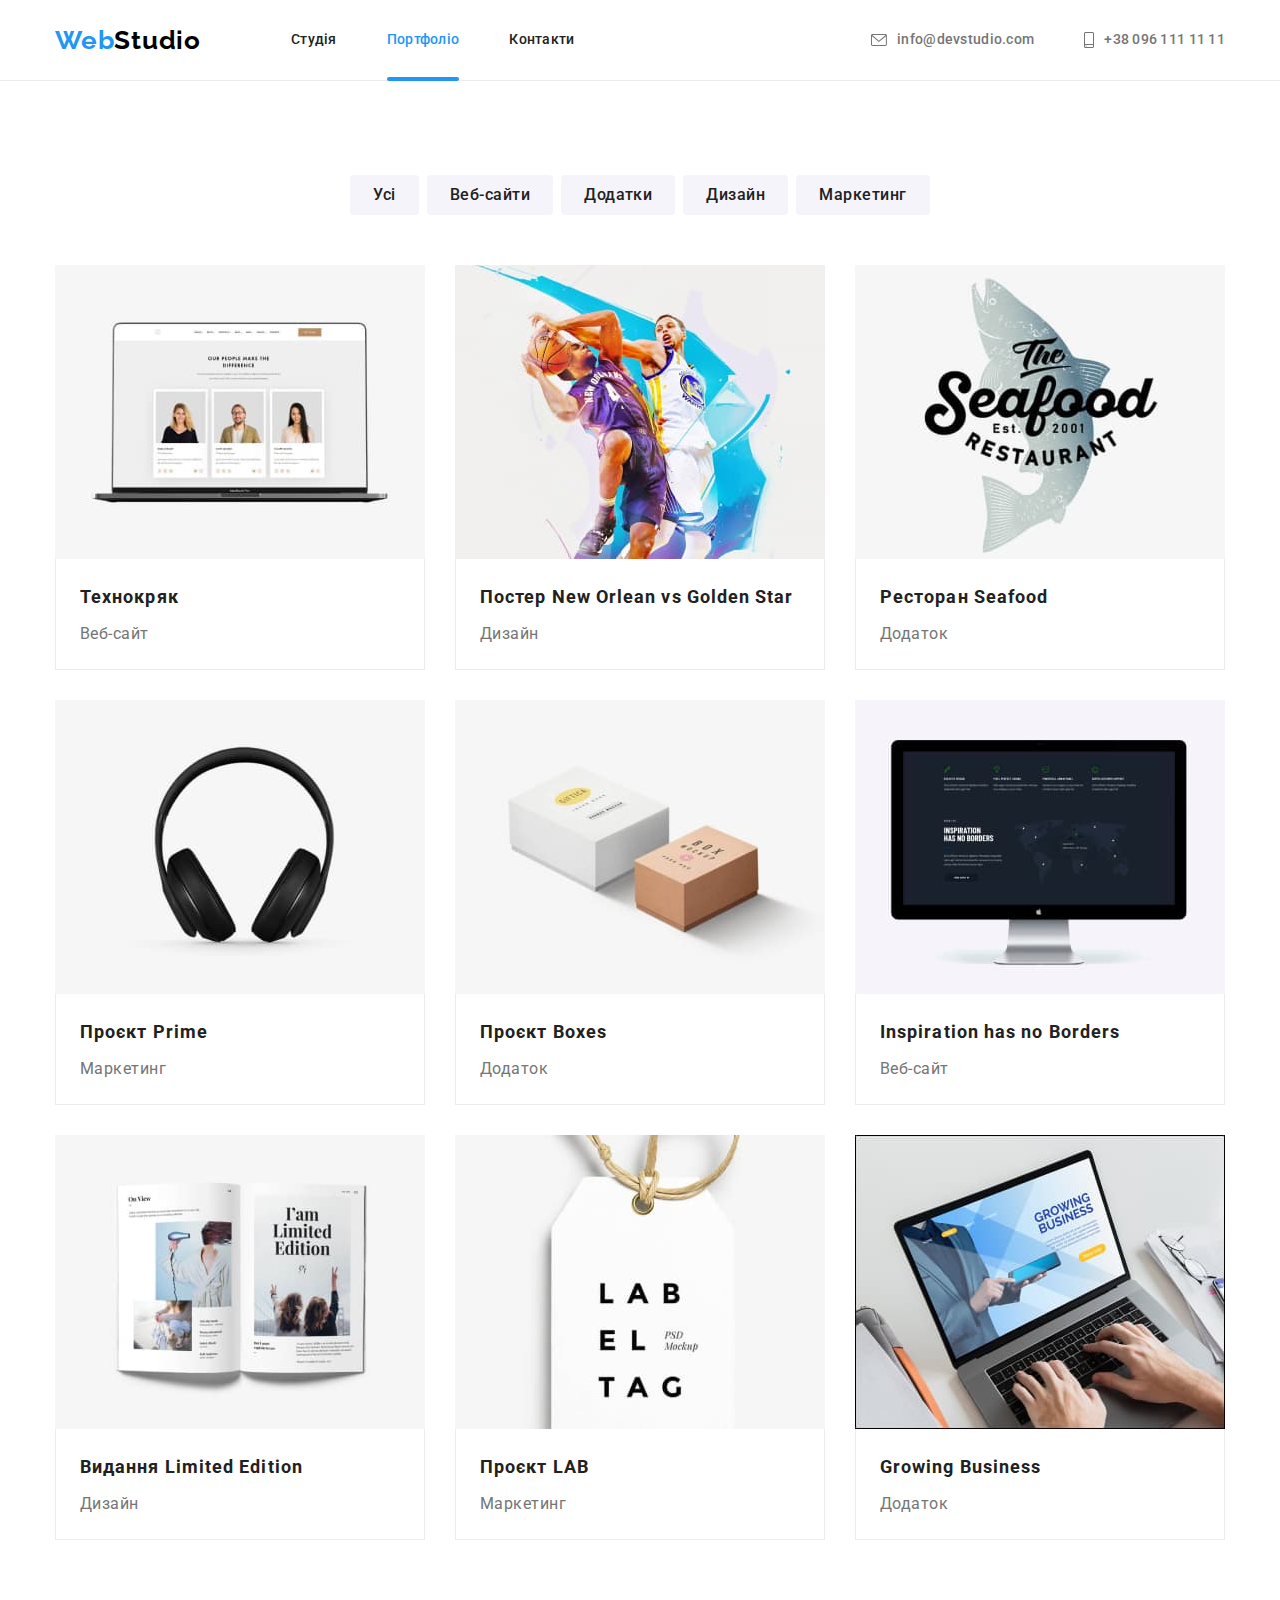
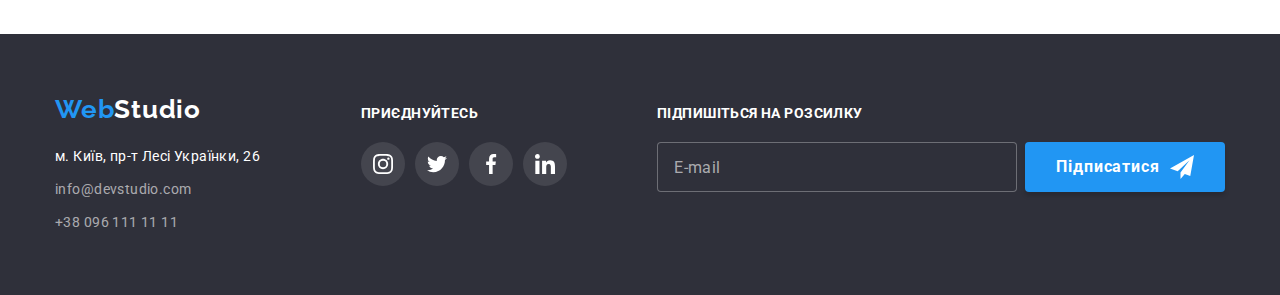
==== portfolio.html @ 919ce1b7 "Initial commit" ====
<!DOCTYPE html>
<html lang="uk">

<head>
  <meta charset="UTF-8">
  <meta http-equiv="X-UA-Compatible" content="IE=edge">
  <meta name="viewport" content="width=device-width, initial-scale=1.0">
  <title>Portfolio</title>
  <link rel="preconnect" href="https://fonts.googleapis.com">
  <link rel="preconnect" href="https://fonts.gstatic.com" crossorigin>
  <link href="https://fonts.googleapis.com/css2?family=Raleway:wght@700&family=Roboto:wght@400;500;700;900&display=swap"
    rel="stylesheet">
  <link rel="stylesheet" href="./css/main.min.css">
</head>

<body>
  <header class="header">
    <div class="header__container container">
      <nav class="header-nav">
        <a href="./index.html" class="logo">
          <span lang="en" class="logo__first-letter">Web</span><span lang="en" class="logo__second-letter">Studio</span>
        </a>
        <ul class="site-nav">
          <li><a href="./index.html" class="site-nav__link">Студія</a></li>
          <li><a href="./portfolio.html" class="site-nav__link site-nav__link--current">Портфоліо</a></li>
          <li><a href="" class="site-nav__link">Контакти</a></li>
        </ul>
      </nav>
      <ul class="header-contacts">
        <li>
          <a class="header-contacts__mail" href="mailto:info@devstudio.com"><svg class="header-contacts__icon-mail"
              width="16" height="12">
              <use href="./images/icons.svg#icon-mail"></use>
            </svg>
            info@devstudio.com</a>
        </li>
        <li>
          <a class="header-contacts__phone" href="tel:+380961111111">
            <svg class="header-contacts__icon-phone" width="10" height="16">
              <use href="./images/icons.svg#icon-smartphone"></use>
            </svg>
            +38 096 111 11 11</a>
        </li>
      </ul>
    </div>
  </header>
  <main>
    <section class="hero">
      <div class="hero__container container">
        <h1 class="hidden">projects</h1>
        <ul class="filters">
          <li>
            <button type="button" class="hero-filters__button" aria-label="Усі">Усі</button>
          </li>
          <li>
            <button type="button" class="hero-filters__button" aria-label="Веб-сайти">
              Веб-сайти
            </button>
          </li>
          <li>
            <button type="button" class="hero-filters__button" aria-label="Додатки">
              Додатки
            </button>
          </li>
          <li>
            <button type="button" class="hero-filters__button" aria-label="Дизайн">
              Дизайн
            </button>
          </li>
          <li>
            <button type="button" class="hero-filters__button" aria-label="Маркетинг">
              Маркетинг
            </button>
          </li>
        </ul>
        <ul class="projects">
          <li class="projects__card">
            <a href="" class="projecs__link">
              <div class="thumb">
                <img src="./images/projects-1.jpg" alt="Зображення проєкту Технокряк" width="370"
                  class="projects__picture">
                <p class="projects__overlay">
                  Ресурс пропонує комплексні пропозиції з різним рівнем
                  функціоналу та сервісів. Все це дозволить відвідувачу
                  отримати вичерпні відомості про компанію чи приватну особу.
                </p>
              </div>
              <div class="thumb__footer">
                <h2 class="thumb__lable">Технокряк</h2>
                <p class="thumb__title">Веб-сайт</p>
              </div>
            </a>
          </li>
          <li class="projects__card">
            <a href="" class="projecs__link">
              <div class="thumb">
                <img src="./images/projects-2.jpg" alt="Зображення проєкту Постер New Orlean vs Golden Star" width="370"
                  class="projects__picture">
                <p class="projects__overlay">
                  Ресурс пропонує комплексні пропозиції з різним рівнем
                  функціоналу та сервісів. Все це дозволить відвідувачу
                  отримати вичерпні відомості про компанію чи приватну особу.
                </p>
              </div>
              <div class="thumb__footer">
                <h2 class="thumb__lable">Постер New Orlean vs Golden Star</h2>
                <p class="thumb__title">Дизайн</p>
              </div>
            </a>
          </li>
          <li class="projects__card">
            <a href="" class="projecs__link">
              <div class="thumb">
                <img src="./images/projects-3.jpg" alt="Зображення проєкту Ресторан Seafood" width="370"
                  class="projects__picture">
                <p class="projects__overlay">
                  Ресурс пропонує комплексні пропозиції з різним рівнем
                  функціоналу та сервісів. Все це дозволить відвідувачу
                  отримати вичерпні відомості про компанію чи приватну особу.
                </p>
              </div>
              <div class="thumb__footer">
                <h2 class="thumb__lable">Ресторан Seafood</h2>
                <p class="thumb__title">Додаток</p>
              </div>
            </a>
          </li>
          <li class="projects__card">
            <a href="" class="projecs__link">
              <div class="thumb">
                <img src="./images/projects-4.jpg" alt="Зображення проєкту Prime" width="370" class="projects__picture">
                <p class="projects__overlay">
                  Ресурс пропонує комплексні пропозиції з різним рівнем
                  функціоналу та сервісів. Все це дозволить відвідувачу
                  отримати вичерпні відомості про компанію чи приватну особу.
                </p>
              </div>
              <div class="thumb__footer">
                <h2 class="thumb__lable">Проєкт Prime</h2>
                <p class="thumb__title">Маркетинг</p>
              </div>
            </a>
          </li>
          <li class="projects__card">
            <a href="" class="projecs__link">
              <div class="thumb">
                <img src="./images/projects-5.jpg" alt="Зображення проєкту Boxes" width="370" class="projects__picture">
                <p class="projects__overlay">
                  Ресурс пропонує комплексні пропозиції з різним рівнем
                  функціоналу та сервісів. Все це дозволить відвідувачу
                  отримати вичерпні відомості про компанію чи приватну особу.
                </p>
              </div>
              <div class="thumb__footer">
                <h2 class="thumb__lable">Проєкт Boxes</h2>
                <p class="thumb__title">Додаток</p>
              </div>
            </a>
          </li>
          <li class="projects__card">
            <a href="" class="projecs__link">
              <div class="thumb">
                <img src="./images/projects-6.jpg" alt="Зображення проєкту Inspiration has no Borders" width="370"
                  class="projects__picture">
                <p class="projects__overlay">
                  Ресурс пропонує комплексні пропозиції з різним рівнем
                  функціоналу та сервісів. Все це дозволить відвідувачу
                  отримати вичерпні відомості про компанію чи приватну особу.
                </p>
              </div>
              <div class="thumb__footer">
                <h2 class="thumb__lable">Inspiration has no Borders</h2>
                <p class="thumb__title">Веб-сайт</p>
              </div>
            </a>
          </li>
          <li class="projects__card">
            <a href="" class="projecs__link">
              <div class="thumb">
                <img src="./images/projects-7.jpg" alt="Зображення проєкту Видання Limited Edition" width="370"
                  class="projects__picture">
                <p class="projects__overlay">
                  Ресурс пропонує комплексні пропозиції з різним рівнем
                  функціоналу та сервісів. Все це дозволить відвідувачу
                  отримати вичерпні відомості про компанію чи приватну особу.
                </p>
              </div>
              <div class="thumb__footer">
                <h2 class="thumb__lable">Видання Limited Edition</h2>
                <p class="thumb__title">Дизайн</p>
              </div>
            </a>
          </li>
          <li class="projects__card">
            <a href="" class="projecs__link">
              <div class="thumb">
                <img src="./images/projects-8.jpg" alt="Зображення проєкту LAB" width="370" class="projects__picture">
                <p class="projects__overlay">
                  Ресурс пропонує комплексні пропозиції з різним рівнем
                  функціоналу та сервісів. Все це дозволить відвідувачу
                  отримати вичерпні відомості про компанію чи приватну особу.
                </p>
              </div>
              <div class="thumb__footer">
                <h2 class="thumb__lable">Проєкт LAB</h2>
                <p class="thumb__title">Маркетинг</p>
              </div>
            </a>
          </li>
          <li class="projects__card">
            <a href="" class="projecs__link">
              <div class="thumb">
                <img src="./images/projects-9.jpg" alt="Зображення проєкту Growing Business" width="370"
                  class="projects__picture">
                <p class="projects__overlay">
                  Ресурс пропонує комплексні пропозиції з різним рівнем
                  функціоналу та сервісів. Все це дозволить відвідувачу
                  отримати вичерпні відомості про компанію чи приватну особу.
                </p>
              </div>
              <div class="thumb__footer">
                <h2 class="thumb__lable">Growing Business</h2>
                <p class="thumb__title">Додаток</p>
              </div>
            </a>
          </li>
        </ul>
      </div>
    </section>
  </main>
  <footer class="footer">
    <div class="footer__container container">
      <div class="adress">
        <a href="./index.html" class="logo logo--footer">
          <span lang="en" class="logo__first-letter">Web</span><span lang="en"
            class="logo__second-letter--footer">Studio</span>
        </a>
        <address class="adress__container">
          <a href="https://goo.gl/maps/vysby4eH8hZGUarZA" target="_blank" rel="noopener noreferrer"
            class="adress__companyLocation">м. Київ, пр-т Лесі Українки, 26</a>
          <ul class="adress__contacts">
            <li>
              <a class="adress__mail" href="mailto:info@devstudio.com">info@devstudio.com</a>
            </li>
            <li>
              <a class="adress__tel" href="tel:+380961111111">+38 096 111 11 11</a>
            </li>
          </ul>
        </address>
      </div>
      <div class="footer-links">
        <p class="footer-links__title">приєднуйтесь</p>
        <ul class="footer-links__container">
          <li class="footer-links__item">
            <a href="https://instagram.com" class="footer-links__social-link" target="_blank" rel="noopener noreferrer">
              <svg width="20" height="20" class="footer-links__social-icon">
                <use href="./images/icons.svg#icon-instagram"></use>
              </svg>
            </a>
          </li>
          <li class="footer-links__item">
            <a href="https://twitter.com" class="footer-links__social-link" target="_blank" rel="noopener noreferrer">
              <svg width="20" height="20" class="footer-links__social-icon">
                <use href="./images/icons.svg#icon-twitter"></use>
              </svg>
            </a>
          </li>
          <li class="footer-links__item">
            <a href="https://facebook.com" class="footer-links__social-link" target="_blank" rel="noopener noreferrer">
              <svg width="20" height="20" class="footer-links__social-icon">
                <use href="./images/icons.svg#icon-facebook"></use>
              </svg>
            </a>
          </li>
          <li class="footer-links__item">
            <a href="https://linkedin.com" class="footer-links__social-link" target="_blank" rel="noopener noreferrer">
              <svg width="20" height="20" class="footer-links__social-icon">
                <use href="./images/icons.svg#icon-linkedin"></use>
              </svg>
            </a>
          </li>
        </ul>
      </div>
      <div>
        <form name="submit" autocomplete="off" class="footer-form">
          <p class="footer-form__label">Підпишіться на розсилку</p>
          <input type="email" name="email" placeholder="E-mail" class="footer-form__input">
          <button type="submit" class="button button--footer">
            Підписатися
            <svg width="24" height="24" class="submit-icon">
              <use href="./images/icons.svg#icon-submit"></use>
            </svg>
          </button>
        </form>
      </div>
    </div>
  </footer>
</body>

</html>
---- css/main.min.css ----
/*! modern-normalize v1.1.0 | MIT License | https://github.com/sindresorhus/modern-normalize */*,::before,::after{box-sizing:border-box}html{line-height:1.15;-webkit-text-size-adjust:100%;-moz-tab-size:4;-o-tab-size:4;tab-size:4}body{margin:0;font-family:system-ui,-apple-system,"Segoe UI",Roboto,Helvetica,Arial,sans-serif,"Apple Color Emoji","Segoe UI Emoji"}hr{height:0;color:inherit}abbr[title]{-webkit-text-decoration:underline dotted;text-decoration:underline dotted}b,strong{font-weight:bolder}code,kbd,samp,pre{font-family:ui-monospace,SFMono-Regular,Consolas,"Liberation Mono",Menlo,monospace;font-size:1em}small{font-size:80%}sub,sup{font-size:75%;line-height:0;position:relative;vertical-align:baseline}sub{bottom:-0.25em}sup{top:-0.5em}table{text-indent:0;border-color:inherit}button,input,optgroup,select,textarea{font-family:inherit;font-size:100%;line-height:1.15;margin:0}button,select{text-transform:none}button,[type=button],[type=reset],[type=submit]{-webkit-appearance:button}::-moz-focus-inner{border-style:none;padding:0}:-moz-focusring{outline:1px dotted ButtonText}:-moz-ui-invalid{box-shadow:none}legend{padding:0}progress{vertical-align:baseline}::-webkit-inner-spin-button,::-webkit-outer-spin-button{height:auto}[type=search]{-webkit-appearance:textfield;outline-offset:-2px}::-webkit-search-decoration{-webkit-appearance:none}::-webkit-file-upload-button{-webkit-appearance:button;font:inherit}summary{display:list-item}body,h1,h2,h3,h4,p,li{margin:0;padding:0}ul{list-style:none;margin:0;padding:0}img{display:block}a{text-decoration:none;font-style:normal}body{font-family:"Roboto",Arial,Helvetica,sans-serif;background-color:#fff;color:#757575}.hidden{position:absolute;white-space:nowrap;width:1px;height:1px;overflow:hidden;border:0;padding:0;clip:rect(0 0 0 0);-webkit-clip-path:inset(50%);clip-path:inset(50%);margin:-1px}.container{width:1200px;margin-left:auto;margin-right:auto;padding:0px 15px}.logo{display:block;margin-right:90px;font-family:Raleway;font-size:26px;font-weight:700;line-height:1.19;letter-spacing:.03em}.logo__first-letter{color:#2196f3}.logo__second-letter{color:#000}.logo__second-letter--footer{color:#fff}.logo--footer{margin-bottom:20px}.button{min-width:200px;height:50px;padding:10px;background-color:#2196f3;color:#fff;font-family:inherit;font-weight:700;font-size:16px;line-height:1.87;letter-spacing:.06em;border:1px solid rgba(0,0,0,0);border-radius:4px;box-shadow:0px 4px 4px rgba(0,0,0,.15);cursor:pointer;transition:background-color 250ms cubic-bezier(0.4, 0, 0.2, 1)}.button:hover,.button:focus{background-color:#188ce8}.button--solutions{padding:10px 32px}.button--footer{display:flex;align-items:center;justify-content:center;gap:10px}.modal__button{position:absolute;display:flex;align-items:center;justify-content:center;right:8px;top:8px;width:30px;height:30px;padding:0;background-color:#fff;border:1px solid rgba(0,0,0,.1);border-radius:50%;cursor:pointer}.button--modal{display:block;margin-left:auto;margin-right:auto}.hero-filters__button{padding:6px 22px;color:#212121;background-color:#f5f4fa;font-weight:500;font-size:16px;line-height:1.63;letter-spacing:.03em;border:1px solid rgba(0,0,0,0);border-radius:4px;cursor:pointer;transition:background-color 250ms cubic-bezier(0.4, 0, 0.2, 1),color 250ms cubic-bezier(0.4, 0, 0.2, 1),box-shadow 250ms cubic-bezier(0.4, 0, 0.2, 1)}.hero-filters__button:hover,.hero-filters__button:focus{background-color:#2196f3;color:#fff;box-shadow:0px 3px 1px rgba(0,0,0,.1),0px 1px 2px rgba(0,0,0,.08),0px 2px 2px rgba(0,0,0,.12)}.header__container,.header-nav{display:flex;justify-content:space-between;align-items:center}.header{border-bottom:1px solid #ececec}.site-nav{display:flex;gap:50px}.site-nav__link{display:block;color:#212121;font-size:14px;line-height:1.14;font-weight:500;letter-spacing:.02em;transition:color 250ms cubic-bezier(0.4, 0, 0.2, 1);padding:32px 0px}.site-nav__link:hover,.site-nav__link:focus{color:#2196f3}.header-contacts{display:flex;gap:50px}.header-contacts__mail,.header-contacts__phone{display:flex;align-items:center;padding:32px 0px;color:#757575;font-style:normal;font-size:14px;line-height:1.14;font-weight:500;letter-spacing:.02em;transition:color 250ms cubic-bezier(0.4, 0, 0.2, 1)}.header-contacts__mail:hover,.header-contacts__mail:focus,.header-contacts__phone:hover,.header-contacts__phone:focus{color:#2196f3}.header-contacts__icon-mail,.header-contacts__icon-phone{fill:#757575;margin-right:10px;transition:fill 250ms cubic-bezier(0.4, 0, 0.2, 1)}.header-contacts__mail:hover .header-contacts__icon-mail,.header-contacts__phone:hover .header-contacts__icon-phone{fill:#2196f3}.site-nav__link--current{color:#2196f3;position:relative}.site-nav__link--current::after{content:"";position:absolute;left:0;bottom:-1px;background-color:#2196f3;width:100%;height:4px;border-radius:2px}.solutions{height:600px;max-width:1600px;padding:200px 0px;background-color:#c4c4c4;background-image:linear-gradient(to bottom, rgba(47, 48, 58, 0.4), rgba(47, 48, 58, 0.4)),url(../images/background.jpg);background-position:center;background-repeat:no-repeat;background-size:cover;margin-right:auto;margin-left:auto}.solutions__container{display:flex;flex-direction:column;align-items:center}.solutions__title{color:#fff;font-weight:900;font-size:44px;line-height:1.36;text-align:center;letter-spacing:.06em;text-transform:uppercase;max-width:700px;margin-bottom:30px}.features{padding:94px 0px}.features__list{display:flex;gap:30px}.features__background{width:270px;height:120px;display:flex;align-items:center;justify-content:center;margin-bottom:30px;background-color:#f5f4fa}.features__title{color:#212121;font-weight:700;font-size:14px;line-height:1.14;letter-spacing:.03em;text-transform:uppercase;margin-bottom:10px}.features__text{font-weight:400;font-size:14px;line-height:1.71;letter-spacing:.03em}.about{padding-bottom:94px}.about__title{color:#212121;font-weight:700;font-size:36px;line-height:1.16;letter-spacing:.03em;text-align:center;margin-bottom:50px}.about__itemlist{display:flex;gap:30px}.about__picture{position:relative}.about__text{position:absolute;display:flex;position:absolute;align-items:center;justify-content:center;left:0;bottom:0;color:#fff;font-weight:700;font-size:14px;line-height:1.14;text-align:center;letter-spacing:.03em;text-transform:uppercase;width:100%;height:70px;background:rgba(47,48,58,.8)}.team{padding:94px 0px;background-color:#f5f4fa}.team__title{color:#212121;font-weight:700;font-size:36px;line-height:1.16;letter-spacing:.03em;text-align:center;margin-bottom:50px}.team__members{display:flex;gap:30px}.member-profile{box-shadow:0px 1px 3px rgba(0,0,0,.12),0px 1px 1px rgba(0,0,0,.14),0px 2px 1px rgba(0,0,0,.2);border-radius:0px 0px 4px 4px}.member-profile__footer{max-width:270px;padding:30px;background-color:#fff;text-align:center;border-right:solid 1px rgba(0,0,0,0);border-bottom:solid 1px rgba(0,0,0,0);border-left:solid 1px rgba(0,0,0,0)}.member-profile__links{display:flex;justify-content:space-between}.member-profile__name{color:#212121;font-weight:500;font-size:16px;line-height:1.18;letter-spacing:.03em;margin-bottom:10px}.member-profile__position{font-weight:400;font-size:16px;line-height:1.18;letter-spacing:.03em;margin-bottom:16px}.member-profile__link-item{width:44px;height:44px}.member-profile__social-link{width:100%;height:100%;display:flex;align-items:center;justify-content:center;border-radius:50%;transition:background-color 250ms cubic-bezier(0.4, 0, 0.2, 1)}.member-profile__social-link:hover,.member-profile__social-link:focus{background-color:#2196f3}.member-profile__social-icon{fill:#afb1b8;transition:fill 250ms cubic-bezier(0.4, 0, 0.2, 1)}.member-profile__social-link:hover .member-profile__social-icon,.member-profile__social-link:focus .member-profile__social-icon{fill:#fff}.clients{padding:94px 0px}.clients__title{color:#212121;font-weight:700;font-size:36px;line-height:1.16;letter-spacing:.03em;text-align:center;margin-bottom:50px}.company-list{display:flex;gap:30px}.company-list__item{width:170px;height:92px;border-radius:4px}.company-list__link{height:100%;width:100%;display:flex;justify-content:center;align-items:center;border:1px solid #afb1b8;border-radius:4px;transition:border 250ms cubic-bezier(0.4, 0, 0.2, 1)}.company-list__link:hover,.company-list__linkfocus{border:1px solid #2196f3}.company-list__logo{fill:#afb1b8;transition:fill 250ms cubic-bezier(0.4, 0, 0.2, 1)}.company-list__link:hover .company-list__logo,.company-list__link:focus .company-list__logo{fill:#2196f3}.company-list__link:hover .company-list__item,.company-list__link:focus .company-list__item{border:1px solid #2196f3}.footer{padding:60px 0px;background-color:#2f303a}.footer__container{display:flex;align-items:baseline}.adress{display:inline-flex;flex-direction:column;margin-right:70px}.adress__companyLocation{display:block;font-style:normal;color:#fff;font-size:14px;line-height:1.71;font-weight:400;letter-spacing:.03em;margin-bottom:9px}.adress__mail,.adress__tel{display:block;color:rgba(255,255,255,.6);font-size:14px;line-height:1.71;font-weight:400;letter-spacing:.03em;transition:color 250ms cubic-bezier(0.4, 0, 0.2, 1)}.adress__mail:hover,.adress__mailfocus,.adress__tel:hover,.adress__telfocus{color:#fff}.adress__mail{margin-bottom:9px}.footer-links{margin-right:90px}.footer-links__title,.footer-form__label{font-weight:700;font-size:14px;line-height:1.14;letter-spacing:.03em;text-transform:uppercase;color:#fff;margin-bottom:20px}.footer-links__container{display:flex;gap:10px}.footer-links__item{width:44px;height:44px;display:flex;justify-content:center;align-items:center}.footer-links__social-link{width:100%;height:100%;border-radius:50%;display:flex;justify-content:center;align-items:center;background-color:rgba(255,255,255,.1);transition:background-color 250ms cubic-bezier(0.4, 0, 0.2, 1)}.footer-links__social-icon{fill:#fff}.footer-links__social-link:hover,.footer-links__social-link:focus{background-color:#2196f3}.footer-form{display:flex;flex-wrap:wrap;justify-content:space-between}.footer-form__label{display:inline-block;width:100%;font-weight:700;font-size:14px;line-height:1.14;letter-spacing:.03em;text-transform:uppercase;color:#fff;margin-bottom:20px}.footer-form__input{width:360px;height:50px;padding:15px 16px;background-color:#2f303a;border:1px solid rgba(255,255,255,.3);border-radius:4px;color:#fff;transition:border 250ms cubic-bezier(0.4, 0, 0.2, 1)}.footer-form__input::-moz-placeholder{font-weight:400;font-size:16px;line-height:1.25;letter-spacing:.03em;color:rgba(255,255,255,.6)}.footer-form__input:-ms-input-placeholder{font-weight:400;font-size:16px;line-height:1.25;letter-spacing:.03em;color:rgba(255,255,255,.6)}.footer-form__input::placeholder{font-weight:400;font-size:16px;line-height:1.25;letter-spacing:.03em;color:rgba(255,255,255,.6)}.footer-form__input:focus{outline:1px solid rgba(0,0,0,0);border:1px solid #fff}.submit-icon{fill:#fff}.backdrop{position:fixed;top:0;left:0;width:100%;height:100%;background:rgba(0,0,0,.2);opacity:1;visibility:visible;transition:opacity 250ms cubic-bezier(0.4, 0, 0.2, 1),visibility 250ms cubic-bezier(0.4, 0, 0.2, 1)}.backdrop.is-hidden{opacity:0;visibility:hidden;pointer-events:none}.modal{position:absolute;top:50%;left:50%;padding:40px;opacity:1;transform:translate(-50%, -50%);width:530px;height:580px;background-color:#fff;box-shadow:0px 1px 3px rgba(0,0,0,.12),0px 1px 1px rgba(0,0,0,.14),0px 2px 1px rgba(0,0,0,.2);border-radius:4px}.modal__title{margin-bottom:12px;font-weight:700;font-size:20px;line-height:1.15;text-align:center;letter-spacing:.03em;color:#212121}.form__field{display:inline-flex;position:relative;flex-direction:column-reverse;width:100%}.form__input{width:100%;height:40px;padding:12px 12px 12px 42px;margin-bottom:10px;border:1px solid rgba(33,33,33,.2);border-radius:4px;transition:border 250ms cubic-bezier(0.4, 0, 0.2, 1)}.form__input:focus{outline:1px solid rgba(0,0,0,0);border:1px solid #2196f3}.form__label{margin-bottom:4px;font-weight:400;font-size:12px;line-height:1.16;letter-spacing:.01em}.form__icon{position:absolute;top:29px;left:12px;transition:fill 250ms cubic-bezier(0.4, 0, 0.2, 1)}.form__field:focus-within .form__icon{fill:#2196f3}.form__textarea{resize:none;height:120px;padding:12px 16px;margin-bottom:20px;border:1px solid rgba(33,33,33,.2);border-radius:4px;transition:border 250ms cubic-bezier(0.4, 0, 0.2, 1)}.form__textarea:focus{outline:1px solid rgba(0,0,0,0);border:1px solid #2196f3}.form__textarea::-moz-placeholder{padding-top:2px;font-weight:400;font-size:12px;line-height:1.16;letter-spacing:.01em;color:rgba(117,117,117,.5)}.form__textarea:-ms-input-placeholder{padding-top:2px;font-weight:400;font-size:12px;line-height:1.16;letter-spacing:.01em;color:rgba(117,117,117,.5)}.form__textarea::placeholder{padding-top:2px;font-weight:400;font-size:12px;line-height:1.16;letter-spacing:.01em;color:rgba(117,117,117,.5)}.checkbox__label{font-weight:400;font-size:14px;line-height:1.71;letter-spacing:.03em}.checkbox__policy{text-decoration:underline;color:#2196f3}.checkbox__icon{fill:#fff;border:2px solid #2a2a2a;border-radius:4px;transition:background-color 250ms cubic-bezier(0.4, 0, 0.2, 1),border 250ms cubic-bezier(0.4, 0, 0.2, 1)}.checkbox{display:flex;flex-direction:row-reverse;align-items:center;justify-content:center;flex-wrap:wrap;gap:7px;margin-bottom:30px}.hidden:checked~.checkbox__icon{fill:#fff;background-color:#2196f3;background-origin:border-box;border:2px solid #2196f3}.hero{padding:94px 0px}.filters{display:flex;justify-content:center;gap:8px;margin-bottom:50px}.projects{display:flex;flex-wrap:wrap;gap:30px}.projects__card{width:370px}.thumb{position:relative;overflow:hidden}.thumb__footer{padding:20px 24px;border-right:1px solid #ececec;border-bottom:1px solid #ececec;border-left:1px solid #ececec}.thumb__lable{color:#212121;font-weight:700;font-size:18px;line-height:2;letter-spacing:.06em;margin-bottom:4px}.thumb__title{color:#757575;font-weight:400;font-size:16px;line-height:1.88;letter-spacing:.03em}.projects__overlay{display:block;position:absolute;left:0;top:100%;width:100%;height:100%;padding:63px 24px;font-weight:400;font-size:18px;line-height:1.56;letter-spacing:.03em;color:#fff;text-align:left;background:rgba(33,150,243,.9);transition:transform 250ms cubic-bezier(0.4, 0, 0.2, 1)}.projecs__link:hover .projects__overlay,.projecs__link:focus .projects__overlay{transform:translateY(-100%)}.projecs__link{display:block;transition:box-shadow 250ms cubic-bezier(0.4, 0, 0.2, 1);overflow:hidden}.projecs__link:hover,.projecs__link:focus{box-shadow:0px 1px 1px rgba(0,0,0,.12),0px 4px 4px rgba(0,0,0,.06),1px 4px 6px rgba(0,0,0,.16)}/*# sourceMappingURL=main.min.css.map */
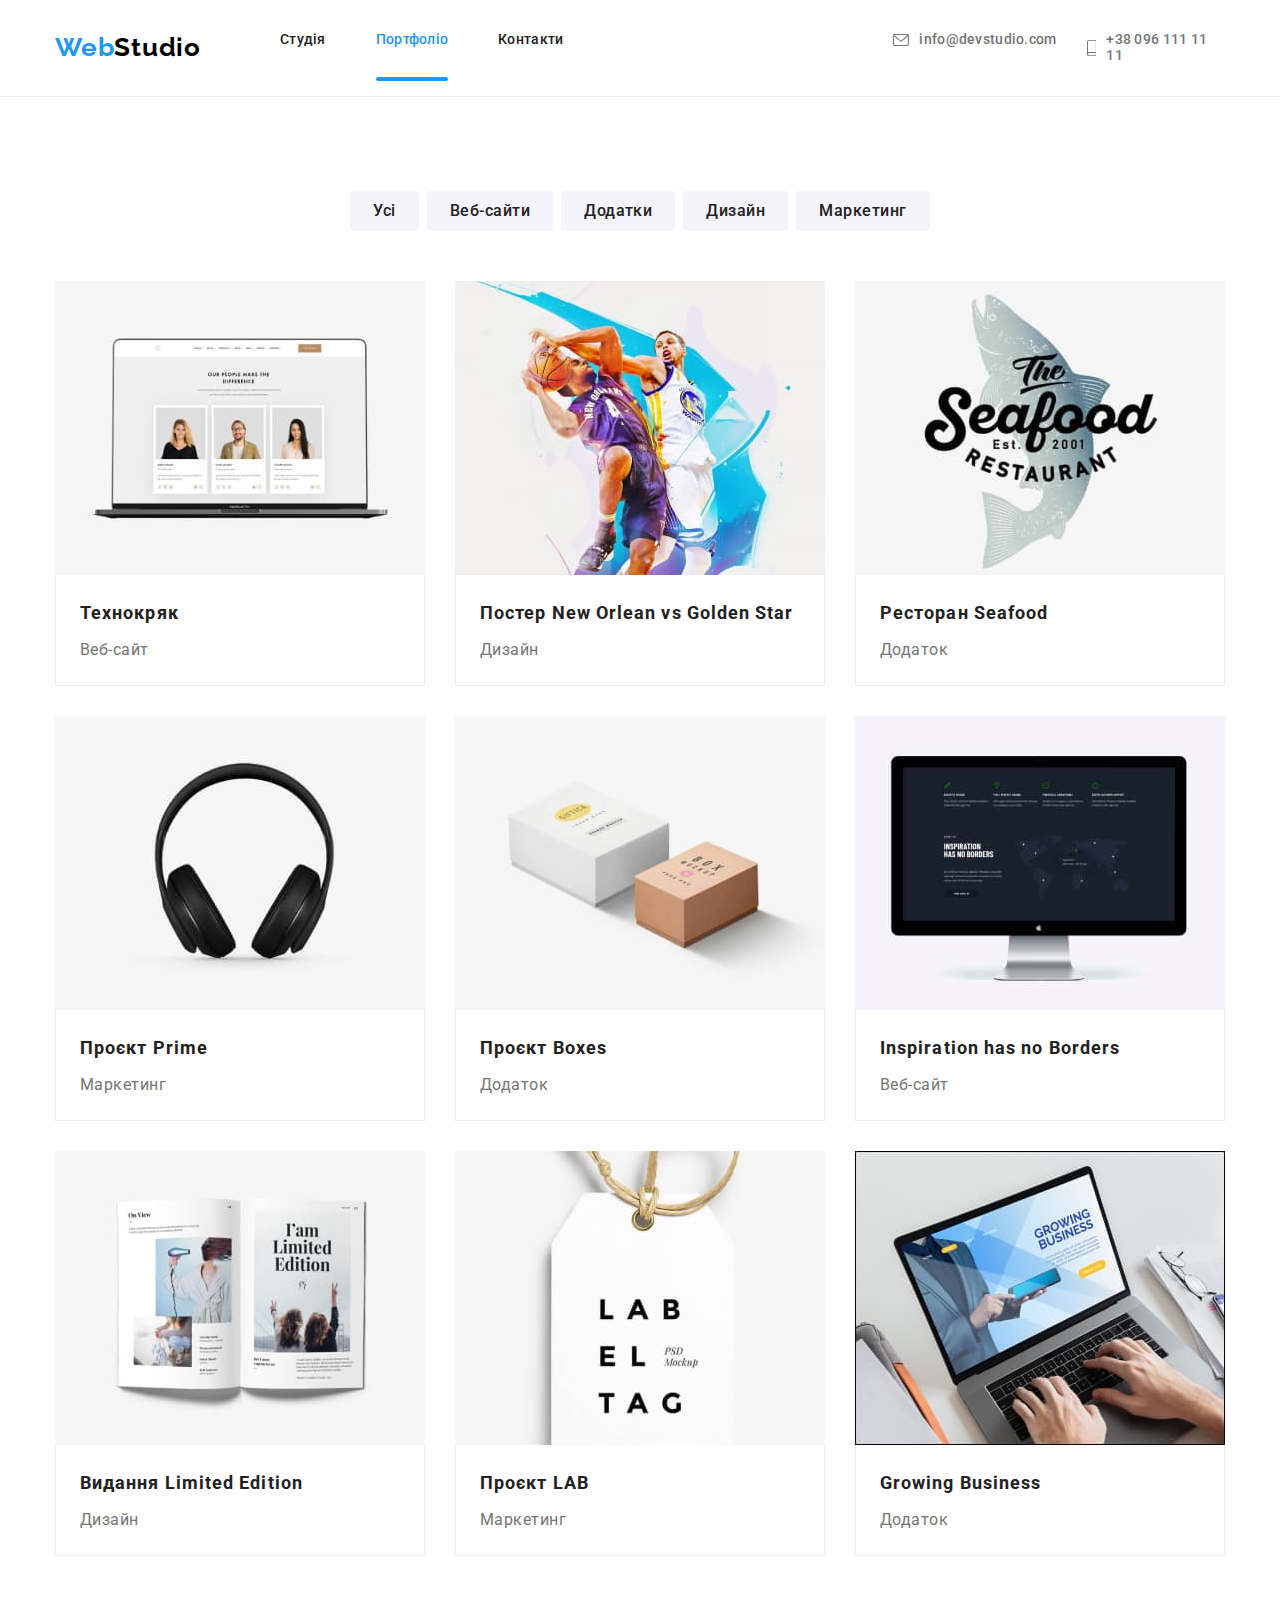
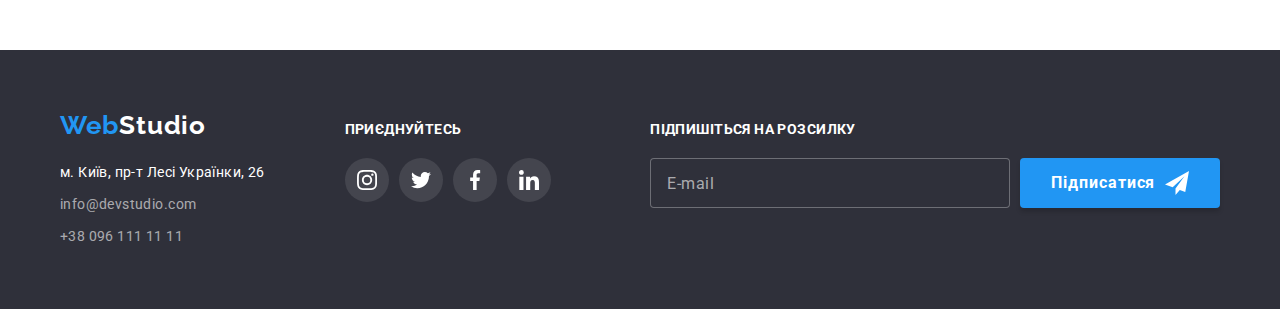
==== commit c96f27a8: "fin" ====
--- a/portfolio.html
+++ b/portfolio.html
@@ -16,32 +16,61 @@
 <body>
   <header class="header">
     <div class="header__container container">
-      <nav class="header-nav">
-        <a href="./index.html" class="logo">
-          <span lang="en" class="logo__first-letter">Web</span><span lang="en" class="logo__second-letter">Studio</span>
-        </a>
-        <ul class="site-nav">
-          <li><a href="./index.html" class="site-nav__link">Студія</a></li>
-          <li><a href="./portfolio.html" class="site-nav__link site-nav__link--current">Портфоліо</a></li>
-          <li><a href="" class="site-nav__link">Контакти</a></li>
-        </ul>
-      </nav>
-      <ul class="header-contacts">
-        <li>
-          <a class="header-contacts__mail" href="mailto:info@devstudio.com"><svg class="header-contacts__icon-mail"
-              width="16" height="12">
-              <use href="./images/icons.svg#icon-mail"></use>
+      <a href="./index.html" class="logo logo--header">
+        <span lang="en" class="logo__first-letter">Web</span><span lang="en" class="logo__second-letter">Studio</span>
+      </a>
+      <div class="header-nav__container js-menu-container">
+        <nav class="header-nav">
+          <button type="button" class="menu-button menu-button--close is-open js-close-menu">
+            <svg class="icon-cross" width="19" height="19" aria-label="Кнопка меню">
+              <use href="./images/icons.svg#icon-cross"></use>
             </svg>
-            info@devstudio.com</a>
-        </li>
-        <li>
-          <a class="header-contacts__phone" href="tel:+380961111111">
-            <svg class="header-contacts__icon-phone" width="10" height="16">
-              <use href="./images/icons.svg#icon-smartphone"></use>
-            </svg>
-            +38 096 111 11 11</a>
-        </li>
-      </ul>
+          </button>
+          <ul class="site-nav">
+  
+            <li><a href="./index.html" class="site-nav__link">Студія</a></li>
+            <li><a href="./portfolio.html" class="site-nav__link site-nav__link--current">Портфоліо</a></li>
+            <li><a href="" class="site-nav__link">Контакти</a></li>
+          </ul>
+        </nav>
+        <ul class="header-contacts">
+          <li>
+            <a class="header-contacts__mail" href="mailto:info@devstudio.com"><svg class="header-contacts__icon-mail">
+                <use href="./images/icons.svg#icon-mail"></use>
+              </svg>
+              info@devstudio.com</a>
+          </li>
+          <li>
+            <a class="header-contacts__phone" href="tel:+380961111111">
+              <svg class="header-contacts__icon-phone" width="10" height="16">
+                <use href="./images/icons.svg#icon-smartphone"></use>
+              </svg>
+              +38 096 111 11 11</a>
+          </li>
+  
+        </ul>
+        <ul class="menu-contacts">
+          <li class="menu-contacts__item">
+            <a class="menu-contacts__link" href="">Instagram</a>
+          </li>
+          <li class="menu-contacts__item">
+            <a class="menu-contacts__link" href="">Twitter</a>
+          </li>
+          <li class="menu-contacts__item">
+            <a class="menu-contacts__link" href="">Facebook</a>
+          </li>
+          <li class="menu-contacts__item">
+            <a class="menu-contacts__link" href="">LinkedIn</a>
+          </li>
+        </ul>
+  
+      </div>
+      <button type="button" class="menu-button is-open js-open-menu">
+        <svg class="icon-menu" width="24" height="16" aria-label="Кнопка меню">
+          <use href="./images/icons.svg#icon-menu"></use>
+  
+        </svg>
+      </button>
     </div>
   </header>
   <main>
--- a/css/main.min.css
+++ b/css/main.min.css
@@ -1 +1 @@
-/*! modern-normalize v1.1.0 | MIT License | https://github.com/sindresorhus/modern-normalize */*,::before,::after{box-sizing:border-box}html{line-height:1.15;-webkit-text-size-adjust:100%;-moz-tab-size:4;-o-tab-size:4;tab-size:4}body{margin:0;font-family:system-ui,-apple-system,"Segoe UI",Roboto,Helvetica,Arial,sans-serif,"Apple Color Emoji","Segoe UI Emoji"}hr{height:0;color:inherit}abbr[title]{-webkit-text-decoration:underline dotted;text-decoration:underline dotted}b,strong{font-weight:bolder}code,kbd,samp,pre{font-family:ui-monospace,SFMono-Regular,Consolas,"Liberation Mono",Menlo,monospace;font-size:1em}small{font-size:80%}sub,sup{font-size:75%;line-height:0;position:relative;vertical-align:baseline}sub{bottom:-0.25em}sup{top:-0.5em}table{text-indent:0;border-color:inherit}button,input,optgroup,select,textarea{font-family:inherit;font-size:100%;line-height:1.15;margin:0}button,select{text-transform:none}button,[type=button],[type=reset],[type=submit]{-webkit-appearance:button}::-moz-focus-inner{border-style:none;padding:0}:-moz-focusring{outline:1px dotted ButtonText}:-moz-ui-invalid{box-shadow:none}legend{padding:0}progress{vertical-align:baseline}::-webkit-inner-spin-button,::-webkit-outer-spin-button{height:auto}[type=search]{-webkit-appearance:textfield;outline-offset:-2px}::-webkit-search-decoration{-webkit-appearance:none}::-webkit-file-upload-button{-webkit-appearance:button;font:inherit}summary{display:list-item}body,h1,h2,h3,h4,p,li{margin:0;padding:0}ul{list-style:none;margin:0;padding:0}img{display:block}a{text-decoration:none;font-style:normal}body{font-family:"Roboto",Arial,Helvetica,sans-serif;background-color:#fff;color:#757575}.hidden{position:absolute;white-space:nowrap;width:1px;height:1px;overflow:hidden;border:0;padding:0;clip:rect(0 0 0 0);-webkit-clip-path:inset(50%);clip-path:inset(50%);margin:-1px}.container{width:1200px;margin-left:auto;margin-right:auto;padding:0px 15px}.logo{display:block;margin-right:90px;font-family:Raleway;font-size:26px;font-weight:700;line-height:1.19;letter-spacing:.03em}.logo__first-letter{color:#2196f3}.logo__second-letter{color:#000}.logo__second-letter--footer{color:#fff}.logo--footer{margin-bottom:20px}.button{min-width:200px;height:50px;padding:10px;background-color:#2196f3;color:#fff;font-family:inherit;font-weight:700;font-size:16px;line-height:1.87;letter-spacing:.06em;border:1px solid rgba(0,0,0,0);border-radius:4px;box-shadow:0px 4px 4px rgba(0,0,0,.15);cursor:pointer;transition:background-color 250ms cubic-bezier(0.4, 0, 0.2, 1)}.button:hover,.button:focus{background-color:#188ce8}.button--solutions{padding:10px 32px}.button--footer{display:flex;align-items:center;justify-content:center;gap:10px}.modal__button{position:absolute;display:flex;align-items:center;justify-content:center;right:8px;top:8px;width:30px;height:30px;padding:0;background-color:#fff;border:1px solid rgba(0,0,0,.1);border-radius:50%;cursor:pointer}.button--modal{display:block;margin-left:auto;margin-right:auto}.hero-filters__button{padding:6px 22px;color:#212121;background-color:#f5f4fa;font-weight:500;font-size:16px;line-height:1.63;letter-spacing:.03em;border:1px solid rgba(0,0,0,0);border-radius:4px;cursor:pointer;transition:background-color 250ms cubic-bezier(0.4, 0, 0.2, 1),color 250ms cubic-bezier(0.4, 0, 0.2, 1),box-shadow 250ms cubic-bezier(0.4, 0, 0.2, 1)}.hero-filters__button:hover,.hero-filters__button:focus{background-color:#2196f3;color:#fff;box-shadow:0px 3px 1px rgba(0,0,0,.1),0px 1px 2px rgba(0,0,0,.08),0px 2px 2px rgba(0,0,0,.12)}.header__container,.header-nav{display:flex;justify-content:space-between;align-items:center}.header{border-bottom:1px solid #ececec}.site-nav{display:flex;gap:50px}.site-nav__link{display:block;color:#212121;font-size:14px;line-height:1.14;font-weight:500;letter-spacing:.02em;transition:color 250ms cubic-bezier(0.4, 0, 0.2, 1);padding:32px 0px}.site-nav__link:hover,.site-nav__link:focus{color:#2196f3}.header-contacts{display:flex;gap:50px}.header-contacts__mail,.header-contacts__phone{display:flex;align-items:center;padding:32px 0px;color:#757575;font-style:normal;font-size:14px;line-height:1.14;font-weight:500;letter-spacing:.02em;transition:color 250ms cubic-bezier(0.4, 0, 0.2, 1)}.header-contacts__mail:hover,.header-contacts__mail:focus,.header-contacts__phone:hover,.header-contacts__phone:focus{color:#2196f3}.header-contacts__icon-mail,.header-contacts__icon-phone{fill:#757575;margin-right:10px;transition:fill 250ms cubic-bezier(0.4, 0, 0.2, 1)}.header-contacts__mail:hover .header-contacts__icon-mail,.header-contacts__phone:hover .header-contacts__icon-phone{fill:#2196f3}.site-nav__link--current{color:#2196f3;position:relative}.site-nav__link--current::after{content:"";position:absolute;left:0;bottom:-1px;background-color:#2196f3;width:100%;height:4px;border-radius:2px}.solutions{height:600px;max-width:1600px;padding:200px 0px;background-color:#c4c4c4;background-image:linear-gradient(to bottom, rgba(47, 48, 58, 0.4), rgba(47, 48, 58, 0.4)),url(../images/background.jpg);background-position:center;background-repeat:no-repeat;background-size:cover;margin-right:auto;margin-left:auto}.solutions__container{display:flex;flex-direction:column;align-items:center}.solutions__title{color:#fff;font-weight:900;font-size:44px;line-height:1.36;text-align:center;letter-spacing:.06em;text-transform:uppercase;max-width:700px;margin-bottom:30px}.features{padding:94px 0px}.features__list{display:flex;gap:30px}.features__background{width:270px;height:120px;display:flex;align-items:center;justify-content:center;margin-bottom:30px;background-color:#f5f4fa}.features__title{color:#212121;font-weight:700;font-size:14px;line-height:1.14;letter-spacing:.03em;text-transform:uppercase;margin-bottom:10px}.features__text{font-weight:400;font-size:14px;line-height:1.71;letter-spacing:.03em}.about{padding-bottom:94px}.about__title{color:#212121;font-weight:700;font-size:36px;line-height:1.16;letter-spacing:.03em;text-align:center;margin-bottom:50px}.about__itemlist{display:flex;gap:30px}.about__picture{position:relative}.about__text{position:absolute;display:flex;position:absolute;align-items:center;justify-content:center;left:0;bottom:0;color:#fff;font-weight:700;font-size:14px;line-height:1.14;text-align:center;letter-spacing:.03em;text-transform:uppercase;width:100%;height:70px;background:rgba(47,48,58,.8)}.team{padding:94px 0px;background-color:#f5f4fa}.team__title{color:#212121;font-weight:700;font-size:36px;line-height:1.16;letter-spacing:.03em;text-align:center;margin-bottom:50px}.team__members{display:flex;gap:30px}.member-profile{box-shadow:0px 1px 3px rgba(0,0,0,.12),0px 1px 1px rgba(0,0,0,.14),0px 2px 1px rgba(0,0,0,.2);border-radius:0px 0px 4px 4px}.member-profile__footer{max-width:270px;padding:30px;background-color:#fff;text-align:center;border-right:solid 1px rgba(0,0,0,0);border-bottom:solid 1px rgba(0,0,0,0);border-left:solid 1px rgba(0,0,0,0)}.member-profile__links{display:flex;justify-content:space-between}.member-profile__name{color:#212121;font-weight:500;font-size:16px;line-height:1.18;letter-spacing:.03em;margin-bottom:10px}.member-profile__position{font-weight:400;font-size:16px;line-height:1.18;letter-spacing:.03em;margin-bottom:16px}.member-profile__link-item{width:44px;height:44px}.member-profile__social-link{width:100%;height:100%;display:flex;align-items:center;justify-content:center;border-radius:50%;transition:background-color 250ms cubic-bezier(0.4, 0, 0.2, 1)}.member-profile__social-link:hover,.member-profile__social-link:focus{background-color:#2196f3}.member-profile__social-icon{fill:#afb1b8;transition:fill 250ms cubic-bezier(0.4, 0, 0.2, 1)}.member-profile__social-link:hover .member-profile__social-icon,.member-profile__social-link:focus .member-profile__social-icon{fill:#fff}.clients{padding:94px 0px}.clients__title{color:#212121;font-weight:700;font-size:36px;line-height:1.16;letter-spacing:.03em;text-align:center;margin-bottom:50px}.company-list{display:flex;gap:30px}.company-list__item{width:170px;height:92px;border-radius:4px}.company-list__link{height:100%;width:100%;display:flex;justify-content:center;align-items:center;border:1px solid #afb1b8;border-radius:4px;transition:border 250ms cubic-bezier(0.4, 0, 0.2, 1)}.company-list__link:hover,.company-list__linkfocus{border:1px solid #2196f3}.company-list__logo{fill:#afb1b8;transition:fill 250ms cubic-bezier(0.4, 0, 0.2, 1)}.company-list__link:hover .company-list__logo,.company-list__link:focus .company-list__logo{fill:#2196f3}.company-list__link:hover .company-list__item,.company-list__link:focus .company-list__item{border:1px solid #2196f3}.footer{padding:60px 0px;background-color:#2f303a}.footer__container{display:flex;align-items:baseline}.adress{display:inline-flex;flex-direction:column;margin-right:70px}.adress__companyLocation{display:block;font-style:normal;color:#fff;font-size:14px;line-height:1.71;font-weight:400;letter-spacing:.03em;margin-bottom:9px}.adress__mail,.adress__tel{display:block;color:rgba(255,255,255,.6);font-size:14px;line-height:1.71;font-weight:400;letter-spacing:.03em;transition:color 250ms cubic-bezier(0.4, 0, 0.2, 1)}.adress__mail:hover,.adress__mailfocus,.adress__tel:hover,.adress__telfocus{color:#fff}.adress__mail{margin-bottom:9px}.footer-links{margin-right:90px}.footer-links__title,.footer-form__label{font-weight:700;font-size:14px;line-height:1.14;letter-spacing:.03em;text-transform:uppercase;color:#fff;margin-bottom:20px}.footer-links__container{display:flex;gap:10px}.footer-links__item{width:44px;height:44px;display:flex;justify-content:center;align-items:center}.footer-links__social-link{width:100%;height:100%;border-radius:50%;display:flex;justify-content:center;align-items:center;background-color:rgba(255,255,255,.1);transition:background-color 250ms cubic-bezier(0.4, 0, 0.2, 1)}.footer-links__social-icon{fill:#fff}.footer-links__social-link:hover,.footer-links__social-link:focus{background-color:#2196f3}.footer-form{display:flex;flex-wrap:wrap;justify-content:space-between}.footer-form__label{display:inline-block;width:100%;font-weight:700;font-size:14px;line-height:1.14;letter-spacing:.03em;text-transform:uppercase;color:#fff;margin-bottom:20px}.footer-form__input{width:360px;height:50px;padding:15px 16px;background-color:#2f303a;border:1px solid rgba(255,255,255,.3);border-radius:4px;color:#fff;transition:border 250ms cubic-bezier(0.4, 0, 0.2, 1)}.footer-form__input::-moz-placeholder{font-weight:400;font-size:16px;line-height:1.25;letter-spacing:.03em;color:rgba(255,255,255,.6)}.footer-form__input:-ms-input-placeholder{font-weight:400;font-size:16px;line-height:1.25;letter-spacing:.03em;color:rgba(255,255,255,.6)}.footer-form__input::placeholder{font-weight:400;font-size:16px;line-height:1.25;letter-spacing:.03em;color:rgba(255,255,255,.6)}.footer-form__input:focus{outline:1px solid rgba(0,0,0,0);border:1px solid #fff}.submit-icon{fill:#fff}.backdrop{position:fixed;top:0;left:0;width:100%;height:100%;background:rgba(0,0,0,.2);opacity:1;visibility:visible;transition:opacity 250ms cubic-bezier(0.4, 0, 0.2, 1),visibility 250ms cubic-bezier(0.4, 0, 0.2, 1)}.backdrop.is-hidden{opacity:0;visibility:hidden;pointer-events:none}.modal{position:absolute;top:50%;left:50%;padding:40px;opacity:1;transform:translate(-50%, -50%);width:530px;height:580px;background-color:#fff;box-shadow:0px 1px 3px rgba(0,0,0,.12),0px 1px 1px rgba(0,0,0,.14),0px 2px 1px rgba(0,0,0,.2);border-radius:4px}.modal__title{margin-bottom:12px;font-weight:700;font-size:20px;line-height:1.15;text-align:center;letter-spacing:.03em;color:#212121}.form__field{display:inline-flex;position:relative;flex-direction:column-reverse;width:100%}.form__input{width:100%;height:40px;padding:12px 12px 12px 42px;margin-bottom:10px;border:1px solid rgba(33,33,33,.2);border-radius:4px;transition:border 250ms cubic-bezier(0.4, 0, 0.2, 1)}.form__input:focus{outline:1px solid rgba(0,0,0,0);border:1px solid #2196f3}.form__label{margin-bottom:4px;font-weight:400;font-size:12px;line-height:1.16;letter-spacing:.01em}.form__icon{position:absolute;top:29px;left:12px;transition:fill 250ms cubic-bezier(0.4, 0, 0.2, 1)}.form__field:focus-within .form__icon{fill:#2196f3}.form__textarea{resize:none;height:120px;padding:12px 16px;margin-bottom:20px;border:1px solid rgba(33,33,33,.2);border-radius:4px;transition:border 250ms cubic-bezier(0.4, 0, 0.2, 1)}.form__textarea:focus{outline:1px solid rgba(0,0,0,0);border:1px solid #2196f3}.form__textarea::-moz-placeholder{padding-top:2px;font-weight:400;font-size:12px;line-height:1.16;letter-spacing:.01em;color:rgba(117,117,117,.5)}.form__textarea:-ms-input-placeholder{padding-top:2px;font-weight:400;font-size:12px;line-height:1.16;letter-spacing:.01em;color:rgba(117,117,117,.5)}.form__textarea::placeholder{padding-top:2px;font-weight:400;font-size:12px;line-height:1.16;letter-spacing:.01em;color:rgba(117,117,117,.5)}.checkbox__label{font-weight:400;font-size:14px;line-height:1.71;letter-spacing:.03em}.checkbox__policy{text-decoration:underline;color:#2196f3}.checkbox__icon{fill:#fff;border:2px solid #2a2a2a;border-radius:4px;transition:background-color 250ms cubic-bezier(0.4, 0, 0.2, 1),border 250ms cubic-bezier(0.4, 0, 0.2, 1)}.checkbox{display:flex;flex-direction:row-reverse;align-items:center;justify-content:center;flex-wrap:wrap;gap:7px;margin-bottom:30px}.hidden:checked~.checkbox__icon{fill:#fff;background-color:#2196f3;background-origin:border-box;border:2px solid #2196f3}.hero{padding:94px 0px}.filters{display:flex;justify-content:center;gap:8px;margin-bottom:50px}.projects{display:flex;flex-wrap:wrap;gap:30px}.projects__card{width:370px}.thumb{position:relative;overflow:hidden}.thumb__footer{padding:20px 24px;border-right:1px solid #ececec;border-bottom:1px solid #ececec;border-left:1px solid #ececec}.thumb__lable{color:#212121;font-weight:700;font-size:18px;line-height:2;letter-spacing:.06em;margin-bottom:4px}.thumb__title{color:#757575;font-weight:400;font-size:16px;line-height:1.88;letter-spacing:.03em}.projects__overlay{display:block;position:absolute;left:0;top:100%;width:100%;height:100%;padding:63px 24px;font-weight:400;font-size:18px;line-height:1.56;letter-spacing:.03em;color:#fff;text-align:left;background:rgba(33,150,243,.9);transition:transform 250ms cubic-bezier(0.4, 0, 0.2, 1)}.projecs__link:hover .projects__overlay,.projecs__link:focus .projects__overlay{transform:translateY(-100%)}.projecs__link{display:block;transition:box-shadow 250ms cubic-bezier(0.4, 0, 0.2, 1);overflow:hidden}.projecs__link:hover,.projecs__link:focus{box-shadow:0px 1px 1px rgba(0,0,0,.12),0px 4px 4px rgba(0,0,0,.06),1px 4px 6px rgba(0,0,0,.16)}/*# sourceMappingURL=main.min.css.map */+/*! modern-normalize v1.1.0 | MIT License | https://github.com/sindresorhus/modern-normalize */*,::before,::after{box-sizing:border-box}html{line-height:1.15;-webkit-text-size-adjust:100%;-moz-tab-size:4;-o-tab-size:4;tab-size:4}body{margin:0;font-family:system-ui,-apple-system,"Segoe UI",Roboto,Helvetica,Arial,sans-serif,"Apple Color Emoji","Segoe UI Emoji"}hr{height:0;color:inherit}abbr[title]{-webkit-text-decoration:underline dotted;text-decoration:underline dotted}b,strong{font-weight:bolder}code,kbd,samp,pre{font-family:ui-monospace,SFMono-Regular,Consolas,"Liberation Mono",Menlo,monospace;font-size:1em}small{font-size:80%}sub,sup{font-size:75%;line-height:0;position:relative;vertical-align:baseline}sub{bottom:-0.25em}sup{top:-0.5em}table{text-indent:0;border-color:inherit}button,input,optgroup,select,textarea{font-family:inherit;font-size:100%;line-height:1.15;margin:0}button,select{text-transform:none}button,[type=button],[type=reset],[type=submit]{-webkit-appearance:button}::-moz-focus-inner{border-style:none;padding:0}:-moz-focusring{outline:1px dotted ButtonText}:-moz-ui-invalid{box-shadow:none}legend{padding:0}progress{vertical-align:baseline}::-webkit-inner-spin-button,::-webkit-outer-spin-button{height:auto}[type=search]{-webkit-appearance:textfield;outline-offset:-2px}::-webkit-search-decoration{-webkit-appearance:none}::-webkit-file-upload-button{-webkit-appearance:button;font:inherit}summary{display:list-item}body,h1,h2,h3,h4,p,li{margin:0;padding:0}ul{list-style:none;margin:0;padding:0}img{display:block}a{text-decoration:none;font-style:normal}img{display:block;max-width:100%;height:auto}body{font-family:"Roboto",Arial,Helvetica,sans-serif;background-color:#fff;color:#757575}.hidden{position:absolute;white-space:nowrap;width:1px;height:1px;overflow:hidden;border:0;padding:0;clip:rect(0 0 0 0);-webkit-clip-path:inset(50%);clip-path:inset(50%);margin:-1px}.container{padding:0px 15px}@media screen and (min-width: 480px){.container{max-width:480px;margin-left:auto;margin-right:auto}}@media screen and (min-width: 768px){.container{max-width:768px;margin-left:auto;margin-right:auto}}@media screen and (min-width: 1200px){.container{max-width:1200px;margin-left:auto;margin-right:auto}}.logo{display:block;width:135px;font-family:Raleway;font-style:normal;font-weight:700;font-size:24px;line-height:1.16;letter-spacing:.03em}@media screen and (min-width: 768px){.logo{margin-right:90px}}@media screen and (min-width: 1200px){.logo{font-size:26px;line-height:1.19}}.logo__first-letter{color:#2196f3}.logo__second-letter{color:#000}.logo__second-letter--footer{color:#fff}@media screen and (max-width: 767px){.logo--header{margin-top:16px;margin-bottom:16px}}.logo--footer{display:block;margin-left:auto;margin-right:auto;margin-bottom:20px}@media screen and (min-width: 1200px){.logo--footer{margin:0 0 20px 0}}.button{min-width:200px;height:50px;padding:10px;background-color:#2196f3;color:#fff;font-family:inherit;font-weight:700;font-size:16px;line-height:1.87;letter-spacing:.06em;border:1px solid rgba(0,0,0,0);border-radius:4px;box-shadow:0px 4px 4px rgba(0,0,0,.15);cursor:pointer;transition:background-color 250ms cubic-bezier(0.4, 0, 0.2, 1)}.button:hover,.button:focus{background-color:#188ce8}.button--solutions{padding:10px 32px}.button--footer{display:flex;align-items:center;justify-content:center;gap:10px}.modal__button{position:absolute;display:flex;align-items:center;justify-content:center;right:8px;top:8px;width:30px;height:30px;padding:0;background-color:#fff;border:1px solid rgba(0,0,0,.1);border-radius:50%;cursor:pointer}.button--modal{display:block;margin-left:auto;margin-right:auto}.hero-filters__button{padding:6px 22px;color:#212121;background-color:#f5f4fa;font-weight:500;font-size:16px;line-height:1.63;letter-spacing:.03em;border:1px solid rgba(0,0,0,0);border-radius:4px;cursor:pointer;transition:background-color 250ms cubic-bezier(0.4, 0, 0.2, 1),color 250ms cubic-bezier(0.4, 0, 0.2, 1),box-shadow 250ms cubic-bezier(0.4, 0, 0.2, 1)}.hero-filters__button:hover,.hero-filters__button:focus{background-color:#2196f3;color:#fff;box-shadow:0px 3px 1px rgba(0,0,0,.1),0px 1px 2px rgba(0,0,0,.08),0px 2px 2px rgba(0,0,0,.12)}.menu-button{display:flex;align-items:center;justify-content:center;margin:0;padding:0;border:none;background-color:rgba(0,0,0,0);width:40px;height:40px}.menu-button--close{position:absolute;top:10px;right:15px}.menu-button:hover .icon-cross{fill:#2196f3}.menu-button:hover .icon-menu{fill:#2196f3}@media screen and (min-width: 768px){.menu-button{display:none}}.icon-cross,.icon-menu{fill:#212121;transition:fill 250ms cubic-bezier(0.4, 0, 0.2, 1)}.header__container{display:flex;align-items:center;justify-content:space-between}@media screen and (min-width: 768px){.header__container{justify-content:space-between}}@media screen and (min-width: 1200px){.header__container{justify-content:flex-start}}.header{border-bottom:1px solid #ececec}@media screen and (max-width: 767px){.header-nav__container{display:block;position:fixed;top:0;left:0;width:100vw;height:100vh;padding:48px 40px;background-color:#fff;transform:translateY(-400%);transition:transform 250ms cubic-bezier(0.4, 0, 0.2, 1)}.header-nav__container .site-nav{flex-direction:column;gap:32px}.header-nav__container .site-nav__link{font-size:40px;line-height:1.17;padding:0}}@media screen and (max-width: 767px)and (max-width: 440px){.header-nav__container .site-nav__link{font-size:20px}}@media screen and (max-width: 767px){.header-nav__container.is-open{transform:translateY(0)}}@media screen and (max-width: 440px){.header-nav__container{padding:40px 15px}}@media screen and (min-width: 768px){.header-nav__container{display:flex;gap:88px}}@media screen and (min-width: 1200px){.header-nav__container{gap:330px}}.site-nav{display:flex;gap:50px}@media screen and (max-width: 767px){.site-nav{margin-bottom:305px}}@media screen and (max-width: 440px){.site-nav{margin-bottom:200px}}.site-nav__link{display:block;color:#212121;font-size:14px;line-height:1.14;font-weight:500;letter-spacing:.02em;transition:color 250ms cubic-bezier(0.4, 0, 0.2, 1);padding:32px 0px}.site-nav__link:hover,.site-nav__link:focus{color:#2196f3}.header-contacts{display:flex;gap:50px}@media screen and (max-width: 767px){.header-contacts{flex-direction:column-reverse}}@media screen and (min-width: 768px){.header-contacts{flex-direction:column;justify-content:center;gap:10px}}@media screen and (min-width: 1200px){.header-contacts{flex-direction:row;gap:30px}}.header-contacts__mail,.header-contacts__phone{display:flex;align-items:center;color:#757575;font-style:normal;font-size:12px;line-height:1.16;font-weight:500;letter-spacing:.02em;transition:color 250ms cubic-bezier(0.4, 0, 0.2, 1)}.header-contacts__mail:hover,.header-contacts__mail:focus,.header-contacts__phone:hover,.header-contacts__phone:focus{color:#2196f3}@media screen and (min-width: 1200px){.header-contacts__mail,.header-contacts__phone{padding:32px 0px;font-size:14px;line-height:1.14}}@media screen and (max-width: 440px){.header-contacts__phone{font-size:20px}}@media screen and (min-width: 441px)and (max-width: 767px){.header-contacts__phone{font-weight:500;font-size:34px;line-height:1.17;color:#2196f3}}@media screen and (max-width: 767px){.header-contacts__mail{font-weight:500;font-size:24px;line-height:1.16}}@media screen and (max-width: 440px){.header-contacts__mail{font-size:20px}}.menu-contacts{display:flex;margin-top:65px}@media screen and (max-width: 440px){.menu-contacts{margin-top:25px}}.menu-contacts__item:not(:first-child){padding-left:10px}@media screen and (max-width: 440px){.menu-contacts__item:not(:first-child){padding-left:4px}}.menu-contacts__item:not(:last-child){border-right:1px solid rgba(33,33,33,.2);padding-right:10px}@media screen and (max-width: 440px){.menu-contacts__item:not(:last-child){padding-right:4px}}@media screen and (min-width: 768px){.menu-contacts{display:none}}.menu-contacts__link{font-family:inherit;color:#2196f3;font-weight:500;font-size:18px;line-height:1.22;letter-spacing:.02em}@media screen and (max-width: 440px){.menu-contacts__link{font-size:14px}}.header-contacts__icon-mail,.header-contacts__icon-phone{fill:#757575;margin-right:10px;transition:fill 250ms cubic-bezier(0.4, 0, 0.2, 1)}@media screen and (max-width: 767px){.header-contacts__icon-mail,.header-contacts__icon-phone{display:none}}@media screen and (min-width: 768px){.header-contacts__icon-mail{width:14px;height:10px}}@media screen and (min-width: 1200px){.header-contacts__icon-mail{width:16px;height:12px}}@media screen and (min-width: 768px){.header-contacts__icon-phone{width:10px;height:14px}}@media screen and (min-width: 1200px){.header-contacts__icon-phone{width:10px;height:16px}}.header-contacts__mail:hover .header-contacts__icon-mail,.header-contacts__phone:hover .header-contacts__icon-phone{fill:#2196f3}.site-nav__link--current{color:#2196f3;position:relative}@media screen and (min-width: 768px){.site-nav__link--current::after{content:"";display:block;position:absolute;left:0;bottom:-1px;background-color:#2196f3;width:100%;height:4px;border-radius:2px}}.solutions{padding:118px 60px;background-color:#c4c4c4;background-image:linear-gradient(to bottom, rgba(47, 48, 58, 0.4), rgba(47, 48, 58, 0.4)),url(../images/backgroundmobile.jpg);background-position:center;background-repeat:no-repeat;background-size:cover;margin-right:auto;margin-left:auto}@media screen and (max-width: 479px){.solutions{display:flex;align-items:center;padding:20px}}@media(min-device-pixel-ratio: 2),(-webkit-min-device-pixel-ratio: 2),(min-resolution: 192dpi),(min-resolution: 2dppx){.solutions{background-image:linear-gradient(to bottom, rgba(47, 48, 58, 0.4), rgba(47, 48, 58, 0.4)),url(../images/backgroundmobile@2x.jpg)}}@media screen and (min-width: 768px){.solutions{background-image:linear-gradient(to bottom, rgba(47, 48, 58, 0.4), rgba(47, 48, 58, 0.4)),url(../images/backgroundtablet.jpg)}}@media screen and (min-width: 768px)and (min-device-pixel-ratio: 2),screen and (min-width: 768px)and (-webkit-min-device-pixel-ratio: 2),screen and (min-width: 768px)and (min-resolution: 192dpi),screen and (min-width: 768px)and (min-resolution: 2dppx){.solutions{background-image:linear-gradient(to bottom, rgba(47, 48, 58, 0.4), rgba(47, 48, 58, 0.4)),url(../images/backgroundtablet@2x.jpg)}}@media screen and (min-width: 1200px){.solutions{height:600px;padding:200px 0px;background-image:linear-gradient(to bottom, rgba(47, 48, 58, 0.4), rgba(47, 48, 58, 0.4)),url(../images/backgrounddesktop.jpg);max-width:1600px}}@media screen and (min-width: 1200px)and (min-device-pixel-ratio: 2),screen and (min-width: 1200px)and (-webkit-min-device-pixel-ratio: 2),screen and (min-width: 1200px)and (min-resolution: 192dpi),screen and (min-width: 1200px)and (min-resolution: 2dppx){.solutions{background-image:linear-gradient(to bottom, rgba(47, 48, 58, 0.4), rgba(47, 48, 58, 0.4)),url(../images/backgrounddesktop@2x.jpg)}}.solutions__container{display:flex;flex-direction:column;align-items:center}@media screen and (max-width: 479px){.solutions__container{gap:50px;margin-left:auto;margin-right:auto}}.solutions__title{color:#fff;font-weight:900;font-size:26px;line-height:1.61;text-align:center;letter-spacing:.06em;text-transform:uppercase;text-align:center;margin-bottom:30px}@media screen and (max-width: 1199px){.solutions__title{max-width:360px}}@media screen and (min-width: 1200px){.solutions__title{font-size:44px;line-height:1.36;max-width:700px}}.features{padding:60px 0px}@media screen and (min-width: 1200px){.features{padding:94px 0px}}@media screen and (max-width: 767px){.features-list__item:not(:last-child){margin-bottom:30px}}@media screen and (min-width: 768px){.features-list{display:flex;flex-wrap:wrap;gap:30px}}@media screen and (min-width: 768px){.features-list__item{width:calc((100% - 30px)/2)}}@media screen and (min-width: 1200px){.features-list__item{width:calc((100% - 90px)/4)}}.features__background{display:flex;align-items:center;justify-content:center;margin-bottom:30px;padding:25px;background-color:#f5f4fa}.features__title{text-align:center;color:#212121;font-weight:700;font-size:14px;line-height:1.14;letter-spacing:.03em;text-transform:uppercase;margin-bottom:10px}@media screen and (min-width: 768px){.features__title{text-align:start}}.features__text{font-weight:400;font-size:14px;line-height:1.71;letter-spacing:.03em}.about{display:block;padding-bottom:94px}@media screen and (max-width: 1199px){.about{display:none}}.about__title{color:#212121;font-weight:700;font-size:36px;line-height:1.16;letter-spacing:.03em;text-align:center;margin-bottom:50px}.about__itemlist{display:flex;gap:30px}.about__picture{position:relative}.about__text{position:absolute;display:flex;position:absolute;align-items:center;justify-content:center;left:0;bottom:0;color:#fff;font-weight:700;font-size:14px;line-height:1.14;text-align:center;letter-spacing:.03em;text-transform:uppercase;width:100%;height:70px;background:rgba(47,48,58,.8)}.team{padding:60px 0px;background-color:#f5f4fa}@media screen and (min-width: 1200px){.team{padding:94px 0px}}.team__title{margin-bottom:30px;color:#212121;font-weight:700;font-size:28px;line-height:1.17;text-align:center;letter-spacing:.03em}@media screen and (min-width: 1200px){.team__title{font-size:36px;line-height:1.16;margin-bottom:50px}}@media screen and (min-width: 768px){.team__members{display:flex;flex-wrap:wrap;gap:30px}}.member-profile{box-shadow:0px 1px 3px rgba(0,0,0,.12),0px 1px 1px rgba(0,0,0,.14),0px 2px 1px rgba(0,0,0,.2);border-radius:0px 0px 4px 4px}@media screen and (max-width: 767px){.member-profile:not(:last-child){margin-bottom:30px}}@media screen and (min-width: 768px){.member-profile{width:calc((100% - 30px)/2)}}@media screen and (min-width: 1200px){.member-profile{width:calc((100% - 90px)/4)}}.member-profile__footer{padding:30px;background-color:#fff;text-align:center;border-right:solid 1px rgba(0,0,0,0);border-bottom:solid 1px rgba(0,0,0,0);border-left:solid 1px rgba(0,0,0,0)}.member-profile__links{display:flex;justify-content:center;gap:10px}.member-profile__name{color:#212121;font-weight:500;font-size:16px;line-height:1.18;letter-spacing:.03em;margin-bottom:10px}.member-profile__position{font-weight:400;font-size:16px;line-height:1.18;letter-spacing:.03em;margin-bottom:16px}.member-profile__link-item{width:44px;height:44px}.member-profile__social-link{width:100%;height:100%;display:flex;align-items:center;justify-content:center;border-radius:50%;transition:background-color 250ms cubic-bezier(0.4, 0, 0.2, 1)}.member-profile__social-link:hover,.member-profile__social-link:focus{background-color:#2196f3}.member-profile__social-icon{fill:#afb1b8;transition:fill 250ms cubic-bezier(0.4, 0, 0.2, 1)}.member-profile__social-link:hover .member-profile__social-icon,.member-profile__social-link:focus .member-profile__social-icon{fill:#fff}.clients{padding:60px 0px}@media screen and (min-width: 1200px){.clients{padding:94px 0px}}.clients__title{margin-bottom:30px;color:#212121;font-weight:700;font-size:28px;line-height:1.17;text-align:center;letter-spacing:.03em}@media screen and (min-width: 1200px){.clients__title{font-size:36px;line-height:1.16;margin-bottom:50px}}.company-list{display:flex;flex-wrap:wrap;gap:30px}.company-list__item{height:92px;border-radius:4px}@media screen and (max-width: 767px){.company-list__item{width:calc((100% - 30px)/2)}}@media screen and (min-width: 768px){.company-list__item{width:calc((100% - 60px)/3)}}@media screen and (min-width: 1200px){.company-list__item{width:calc((100% - 150px)/6)}}.company-list__link{height:100%;width:100%;display:flex;justify-content:center;align-items:center;border:1px solid #afb1b8;border-radius:4px;transition:border 250ms cubic-bezier(0.4, 0, 0.2, 1)}.company-list__link:hover,.company-list__linkfocus{border:1px solid #2196f3}.company-list__logo{fill:#afb1b8;transition:fill 250ms cubic-bezier(0.4, 0, 0.2, 1)}.company-list__link:hover .company-list__logo,.company-list__link:focus .company-list__logo{fill:#2196f3}.company-list__link:hover .company-list__item,.company-list__link:focus .company-list__item{border:1px solid #2196f3}.footer{padding:60px 0px;background-color:#2f303a}@media screen and (min-width: 768px){.footer__container{display:flex;flex-wrap:wrap;justify-content:space-around;align-items:baseline}}@media screen and (min-width: 1200px){.adress{display:inline-flex;flex-direction:column;margin-right:70px}}.adress__companyLocation{display:block;font-style:normal;color:#fff;font-size:14px;line-height:1.71;font-weight:400;letter-spacing:.03em;margin-bottom:8px;text-align:center}@media screen and (max-width: 1199px){.adress__contacts{text-align:center}}.adress__mail,.adress__tel{display:block;color:rgba(255,255,255,.6);font-size:14px;line-height:1.71;font-weight:400;letter-spacing:.03em;transition:color 250ms cubic-bezier(0.4, 0, 0.2, 1)}.adress__mail:hover,.adress__mailfocus,.adress__tel:hover,.adress__telfocus{color:#fff}.adress__mail{margin-bottom:8px}@media screen and (min-width: 1200px){.footer-links{margin-right:90px}}.footer-links__title,.footer-form__label{margin-bottom:20px;margin-top:60px;font-weight:700;font-size:14px;line-height:1.14;letter-spacing:.03em;text-transform:uppercase;color:#fff}@media screen and (max-width: 1199px){.footer-links__title,.footer-form__label{text-align:center}}@media screen and (min-width: 768px){.footer-links__title{margin-top:0}}@media screen and (min-width: 1200px){.footer-form__label{margin-top:0}}.footer-links__container{display:flex;justify-content:center;gap:10px}.footer-links__item{width:44px;height:44px;display:flex;justify-content:center;align-items:center}.footer-links__social-link{width:100%;height:100%;border-radius:50%;display:flex;justify-content:center;align-items:center;background-color:rgba(255,255,255,.1);transition:background-color 250ms cubic-bezier(0.4, 0, 0.2, 1)}.footer-links__social-icon{fill:#fff}.footer-links__social-link:hover,.footer-links__social-link:focus{background-color:#2196f3}.footer-form{display:flex;flex-wrap:wrap;justify-content:center}@media screen and (min-width: 1200px){.footer-form{max-width:570px}}.footer-form__label{display:inline-block;width:100%;font-weight:700;font-size:14px;line-height:1.14;letter-spacing:.03em;text-transform:uppercase;color:#fff;margin-bottom:20px}.footer-form__input{width:100%;max-width:450px;height:50px;padding:15px 16px;margin-bottom:20px;background-color:#2f303a;border:1px solid rgba(255,255,255,.3);border-radius:4px;color:#fff;transition:border 250ms cubic-bezier(0.4, 0, 0.2, 1)}@media screen and (min-width: 1200px){.footer-form__input{width:360px;margin-bottom:0;margin-right:10px}}.footer-form__input::-moz-placeholder{font-weight:400;font-size:16px;line-height:1.25;letter-spacing:.03em;color:rgba(255,255,255,.6)}.footer-form__input:-ms-input-placeholder{font-weight:400;font-size:16px;line-height:1.25;letter-spacing:.03em;color:rgba(255,255,255,.6)}.footer-form__input::placeholder{font-weight:400;font-size:16px;line-height:1.25;letter-spacing:.03em;color:rgba(255,255,255,.6)}.footer-form__input:focus{outline:1px solid rgba(0,0,0,0);border:1px solid #fff}.submit-icon{fill:#fff}.backdrop{position:fixed;top:0;left:0;width:100%;height:100%;background:rgba(0,0,0,.2);opacity:1;visibility:visible;transition:opacity 250ms cubic-bezier(0.4, 0, 0.2, 1),visibility 250ms cubic-bezier(0.4, 0, 0.2, 1)}.backdrop.is-hidden{opacity:0;visibility:hidden;pointer-events:none}.modal{position:absolute;top:50%;left:50%;padding:40px;opacity:1;transform:translate(-50%, -50%);background-color:#fff;box-shadow:0px 1px 3px rgba(0,0,0,.12),0px 1px 1px rgba(0,0,0,.14),0px 2px 1px rgba(0,0,0,.2);border-radius:4px}@media screen and (max-width: 479px){.modal{width:calc(100% - 30px);height:calc(100% - 30px)}}@media screen and (min-width: 480px){.modal{width:450px}}@media screen and (min-width: 1200px){.modal{width:530px;height:580px}}.modal__title{margin-bottom:12px;font-weight:700;font-size:20px;text-align:center;letter-spacing:.03em;color:#212121}@media screen and (max-width: 1199px){.modal__title{line-height:1.5}}@media screen and (max-width: 479px){.modal__title{font-size:15px;line-height:1}}.form__field{display:inline-flex;position:relative;flex-direction:column-reverse;width:100%}.form__input{width:100%;height:40px;padding:12px 12px 12px 42px;margin-bottom:10px;border:1px solid rgba(33,33,33,.2);border-radius:4px;transition:border 250ms cubic-bezier(0.4, 0, 0.2, 1)}.form__input:focus{outline:1px solid rgba(0,0,0,0);border:1px solid #2196f3}.form__label{margin-bottom:4px;font-weight:400;font-size:12px;line-height:1.16;letter-spacing:.01em}.form__icon{position:absolute;top:29px;left:12px;transition:fill 250ms cubic-bezier(0.4, 0, 0.2, 1)}.form__field:focus-within .form__icon{fill:#2196f3}.form__textarea{resize:none;height:120px;padding:12px 16px;margin-bottom:20px;border:1px solid rgba(33,33,33,.2);border-radius:4px;transition:border 250ms cubic-bezier(0.4, 0, 0.2, 1)}.form__textarea:focus{outline:1px solid rgba(0,0,0,0);border:1px solid #2196f3}.form__textarea::-moz-placeholder{padding-top:2px;font-weight:400;font-size:12px;line-height:1.16;letter-spacing:.01em;color:rgba(117,117,117,.5)}.form__textarea:-ms-input-placeholder{padding-top:2px;font-weight:400;font-size:12px;line-height:1.16;letter-spacing:.01em;color:rgba(117,117,117,.5)}.form__textarea::placeholder{padding-top:2px;font-weight:400;font-size:12px;line-height:1.16;letter-spacing:.01em;color:rgba(117,117,117,.5)}@media screen and (max-width: 479px){.form__textarea{margin-bottom:3px}}.checkbox__label{font-weight:400;font-size:14px;line-height:1.71;letter-spacing:.03em}@media screen and (max-width: 1199px){.checkbox__label{font-size:12px;line-height:1.16}}@media screen and (max-width: 479px){.checkbox__label{text-align:center}}.checkbox__policy{text-decoration:underline;color:#2196f3}.checkbox__icon{fill:#fff;border:2px solid #2a2a2a;border-radius:4px;transition:background-color 250ms cubic-bezier(0.4, 0, 0.2, 1),border 250ms cubic-bezier(0.4, 0, 0.2, 1)}@media screen and (max-width: 479px){.checkbox__icon{width:16px}}.checkbox{display:flex;flex-direction:row-reverse;align-items:center;justify-content:center;gap:7px;margin-bottom:30px}@media screen and (max-width: 479px){.checkbox{margin-bottom:10px}}.hidden:checked~.checkbox__icon{fill:#fff;background-color:#2196f3;background-origin:border-box;border:2px solid #2196f3}.hero{padding:94px 0px}.filters{display:flex;justify-content:center;gap:8px;margin-bottom:50px}.projects{display:flex;flex-wrap:wrap;gap:30px}.projects__card{width:370px}.thumb{position:relative;overflow:hidden}.thumb__footer{padding:20px 24px;border-right:1px solid #ececec;border-bottom:1px solid #ececec;border-left:1px solid #ececec}.thumb__lable{color:#212121;font-weight:700;font-size:18px;line-height:2;letter-spacing:.06em;margin-bottom:4px}.thumb__title{color:#757575;font-weight:400;font-size:16px;line-height:1.88;letter-spacing:.03em}.projects__overlay{display:block;position:absolute;left:0;top:100%;width:100%;height:100%;padding:63px 24px;font-weight:400;font-size:18px;line-height:1.56;letter-spacing:.03em;color:#fff;text-align:left;background:rgba(33,150,243,.9);transition:transform 250ms cubic-bezier(0.4, 0, 0.2, 1)}.projecs__link:hover .projects__overlay,.projecs__link:focus .projects__overlay{transform:translateY(-100%)}.projecs__link{display:block;transition:box-shadow 250ms cubic-bezier(0.4, 0, 0.2, 1);overflow:hidden}.projecs__link:hover,.projecs__link:focus{box-shadow:0px 1px 1px rgba(0,0,0,.12),0px 4px 4px rgba(0,0,0,.06),1px 4px 6px rgba(0,0,0,.16)}/*# sourceMappingURL=main.min.css.map */